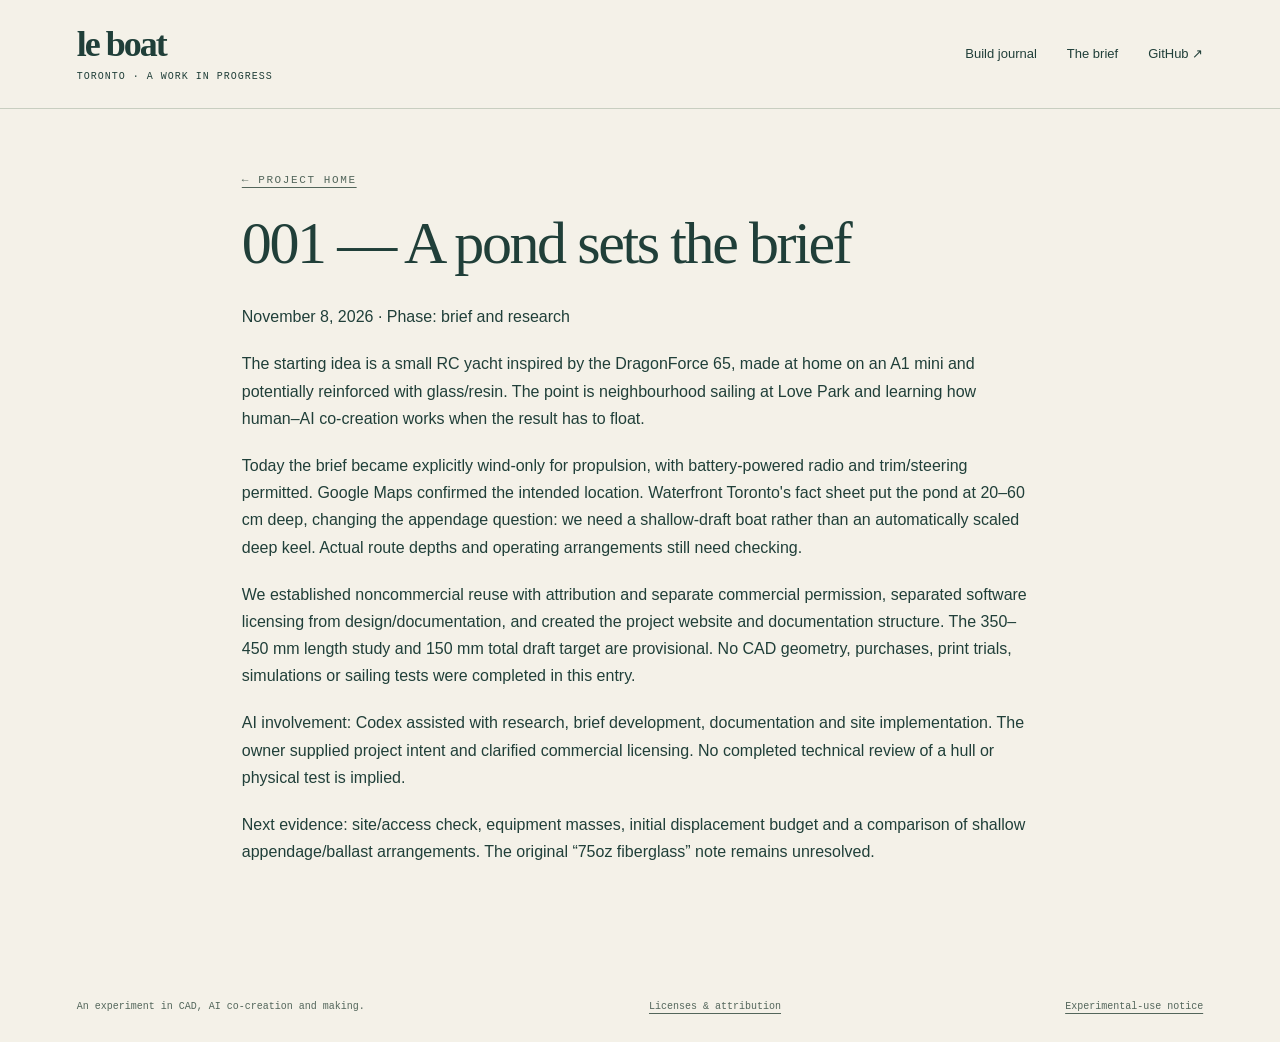
==== docs/reference/2026-11-08-project-foundation.html @ bbd02f6e "Establish wind-powered yacht brief, licensing, and project site" ====
<!doctype html>
<!-- Required Notice: Copyright 2026 range-et and contributors. Le Boat — https://github.com/range-et/le-boat. Software licensed under PolyForm Noncommercial 1.0.0. -->
<html lang="en"><head><meta charset="utf-8"><meta name="viewport" content="width=device-width,initial-scale=1">
<title>001 — A pond sets the brief · Le Boat</title><meta name="description" content="001 — A pond sets the brief — the experimental Le Boat design and build record.">
<link rel="stylesheet" href="../assets/style.css"></head><body>
<a class="skip" href="#content">Skip to content</a>
<header class="site-header"><a class="wordmark" href="../index.html">le boat<span>Toronto · a work in progress</span></a><nav aria-label="Main"><a href="../index.html#journal">Build journal</a><a href="design-brief.html">The brief</a><a href="https://github.com/range-et/le-boat">GitHub ↗</a></nav></header>
<main id="content" class="document"><a class="eyebrow back" href="../index.html">← Project home</a><h1>001 — A pond sets the brief</h1>
<p>November 8, 2026 · Phase: brief and research</p>
<p>The starting idea is a small RC yacht inspired by the DragonForce 65, made at home on an A1 mini and potentially reinforced with glass/resin. The point is neighbourhood sailing at Love Park and learning how human–AI co-creation works when the result has to float.</p>
<p>Today the brief became explicitly wind-only for propulsion, with battery-powered radio and trim/steering permitted. Google Maps confirmed the intended location. Waterfront Toronto's fact sheet put the pond at 20–60 cm deep, changing the appendage question: we need a shallow-draft boat rather than an automatically scaled deep keel. Actual route depths and operating arrangements still need checking.</p>
<p>We established noncommercial reuse with attribution and separate commercial permission, separated software licensing from design/documentation, and created the project website and documentation structure. The 350–450 mm length study and 150 mm total draft target are provisional. No CAD geometry, purchases, print trials, simulations or sailing tests were completed in this entry.</p>
<p>AI involvement: Codex assisted with research, brief development, documentation and site implementation. The owner supplied project intent and clarified commercial licensing. No completed technical review of a hull or physical test is implied.</p>
<p>Next evidence: site/access check, equipment masses, initial displacement budget and a comparison of shallow appendage/ballast arrangements. The original “75oz fiberglass” note remains unresolved.</p></main>
<footer><span>An experiment in CAD, AI co-creation and making.</span><a href="LICENSE.html">Licenses & attribution</a><a href="DISCLAIMER.html">Experimental-use notice</a></footer>
</body></html>
---- docs/assets/style.css ----
/* SPDX-License-Identifier: PolyForm-Noncommercial-1.0.0
Required Notice: Copyright 2026 range-et and contributors. Le Boat — https://github.com/range-et/le-boat. */
:root{--paper:#f4f1e8;--ink:#203f39;--muted:#53665b;--accent:#ad3d30;--line:#c8cec0;--wash:#e6eadd}*{box-sizing:border-box}html{scroll-behavior:smooth;scroll-padding-top:2rem}body{margin:0;background:var(--paper);color:var(--ink);font-family:Arial,Helvetica,sans-serif;font-size:16px;line-height:1.7}a{color:inherit;text-underline-offset:4px}a:hover{color:var(--accent)}a:focus-visible{outline:3px solid var(--accent);outline-offset:5px}h1,h2,h3,p,figure{margin:0}h1,h2,h3{font-family:Georgia,'Times New Roman',serif;font-weight:400;line-height:1.06;letter-spacing:-.04em}h1{font-size:clamp(48px,5.5vw,82px)}h1 em{font-weight:400;color:var(--accent)}h2{font-size:clamp(35px,4vw,53px)}h3{font-size:29px}p+p{margin-top:1.2rem}main,.site-header,footer{max-width:1440px;margin:auto}.site-header{padding:26px 6%;display:flex;justify-content:space-between;align-items:center;border-bottom:1px solid var(--line);gap:25px}.wordmark{font-family:Georgia,serif;font-weight:bold;font-size:36px;line-height:1;text-decoration:none;letter-spacing:-2px}.wordmark span{display:block;font-family:monospace;font-size:10px;letter-spacing:1px;font-weight:400;margin-top:10px;text-transform:uppercase}.site-header nav{display:flex;gap:30px;font-size:13px}.site-header nav a{text-decoration:none}.hero{padding:58px 6% 42px;display:grid;grid-template-columns:1fr 1fr;gap:35px;align-items:center}.eyebrow{font-family:monospace;font-size:11px;letter-spacing:1.6px;text-transform:uppercase;line-height:1.6;margin-bottom:22px;color:var(--muted)}.status-dot{display:inline-block;width:7px;height:7px;background:var(--accent);border-radius:50%;margin-right:9px}.intro{max-width:460px;font-size:17px;margin-top:28px;color:var(--muted)}.button{display:inline-flex;align-items:center;justify-content:space-between;gap:35px;margin-top:28px;background:var(--ink);color:var(--paper);padding:13px 20px;text-decoration:none;font-size:13px}.button:hover{background:var(--accent);color:var(--paper)}.hero-note{font-family:monospace;font-size:10px;margin-top:24px;max-width:340px;color:var(--muted)}.boat-figure svg{width:100%;height:auto;display:block}.boat-figure figcaption{font-family:monospace;font-size:10px;margin:4px 15px;color:var(--muted)}.principles{border-block:1px solid var(--line);display:flex;justify-content:space-between;gap:20px;padding:20px 6%;font-family:monospace;font-size:10px;text-transform:uppercase;letter-spacing:1px}.section{padding:80px 6%;border-bottom:1px solid var(--line)}.split,.ai{display:grid;grid-template-columns:1fr 1fr;gap:70px}.split p,.ai p{max-width:550px}.depth{display:flex;align-items:center;gap:24px;margin:24px 0;padding:20px 0;border-block:1px solid var(--line)}.depth strong{font-family:Georgia,serif;font-size:66px;letter-spacing:-3px;line-height:1;font-weight:400;white-space:nowrap}.depth small{font-size:30px;letter-spacing:-1px}.depth span{font-family:monospace;font-size:10px;line-height:1.8;text-transform:uppercase}.source{font-size:12px;color:var(--muted)}.text-link{display:inline-block;margin-top:22px;margin-right:12px;font-size:13px}.section-heading{display:flex;justify-content:space-between;align-items:end;gap:60px;margin-bottom:42px}.section-heading>p{max-width:350px;color:var(--muted);font-size:14px}.work-grid{display:grid;grid-template-columns:repeat(3,1fr);border-top:1px solid var(--line)}.work-grid article{padding:30px 28px 20px 0}.work-grid article+article{border-left:1px solid var(--line);padding-left:28px}.number{font-family:monospace;font-size:12px;color:var(--accent);display:block;margin-bottom:26px}.work-grid h3{margin-bottom:18px}.work-grid p{font-size:14px;color:var(--muted)}.journal{background:var(--wash)}.journal-entry{display:grid;grid-template-columns:60px 1fr 25px;gap:20px;padding:28px 0;border-block:1px solid var(--line);text-decoration:none}.entry-id{font-family:monospace;font-size:12px;color:var(--accent)}.journal-entry .eyebrow{margin-bottom:10px}.journal-entry h3{margin-bottom:12px}.journal-entry p:last-child{font-size:14px}.roadmap{display:grid;grid-template-columns:repeat(4,1fr);list-style:none;padding:0;margin:38px 0 0;gap:25px}.roadmap li{border-top:2px solid var(--line);padding-top:14px;font-size:12px;color:var(--muted)}.roadmap li.current{border-color:var(--accent);color:var(--ink)}.roadmap span{display:block;font-family:monospace;text-transform:uppercase;font-size:10px;margin-bottom:6px}.ai{background:var(--ink);color:var(--paper)}.ai .eyebrow{color:#c6d5c7}.resources h2{margin-bottom:35px}.resource-links{display:grid;grid-template-columns:1fr 1fr;gap:0 40px}.resource-links a{padding:20px 0;border-bottom:1px solid var(--line);text-decoration:none;display:flex;justify-content:space-between;font-size:14px}.license-note{max-width:850px;margin-top:40px;font-size:12px;color:var(--muted)}footer{padding:28px 6%;display:flex;gap:25px;justify-content:space-between;flex-wrap:wrap;font-family:monospace;font-size:10px;color:var(--muted)}.skip{position:absolute;top:-100px;left:15px;background:var(--paper);padding:10px;z-index:10}.skip:focus{top:10px}.document{max-width:950px;padding:55px 6% 85px}.document .back{display:inline-block}.document h1{font-size:clamp(38px,5vw,60px);margin-bottom:28px}.document h2{font-size:32px;margin:45px 0 20px}.document h3{font-size:25px;margin:30px 0 15px}.document p,.document ul,.document ol{margin-bottom:20px}.document p+p{margin-top:0}.document table{display:block;overflow:auto;border-collapse:collapse;font-size:13px;margin:25px 0;width:100%}.document th,.document td{text-align:left;border:1px solid var(--line);padding:12px;min-width:140px;vertical-align:top}.document th{background:var(--wash)}.document code{font-size:.88em;background:var(--wash);padding:2px 5px;overflow-wrap:anywhere}.document pre{overflow:auto;padding:18px;background:var(--wash)}.document a{overflow-wrap:anywhere}@media(max-width:850px){.hero{gap:12px;padding-top:40px}h1{font-size:50px}.site-header nav{gap:16px}.split,.ai{gap:35px}.principles{flex-wrap:wrap}.principles span{flex-basis:43%}.section-heading{gap:35px}.depth{gap:15px}.depth strong{font-size:52px}.depth span{font-size:9px}}@media(max-width:620px){.site-header{align-items:start;padding-block:23px;gap:12px}.wordmark{font-size:31px}.wordmark span{font-size:8px;letter-spacing:.6px}.site-header nav{font-size:11px;gap:12px;flex-wrap:wrap;justify-content:end;max-width:165px}.hero,.split,.ai{grid-template-columns:1fr}.hero{padding-top:35px;gap:25px}h1{font-size:clamp(44px,11.5vw,64px)}.intro{font-size:16px}.boat-figure{max-width:440px;justify-self:center}.hero-note{font-size:9px}.section{padding-block:48px}.section-heading{display:block}.section-heading>p{margin-top:22px}.split,.ai{gap:25px}.work-grid{grid-template-columns:1fr}.work-grid article{padding:25px 0}.work-grid article+article{border-left:0;border-top:1px solid var(--line);padding-left:0}.number{margin-bottom:14px}.roadmap{grid-template-columns:1fr 1fr}.journal-entry{grid-template-columns:30px 1fr 15px;gap:10px}.resource-links{grid-template-columns:1fr}.principles{font-size:9px;gap:12px}.document{padding-top:35px}.document h2{font-size:28px}.depth strong{font-size:62px}}@media(prefers-reduced-motion:reduce){html{scroll-behavior:auto}}
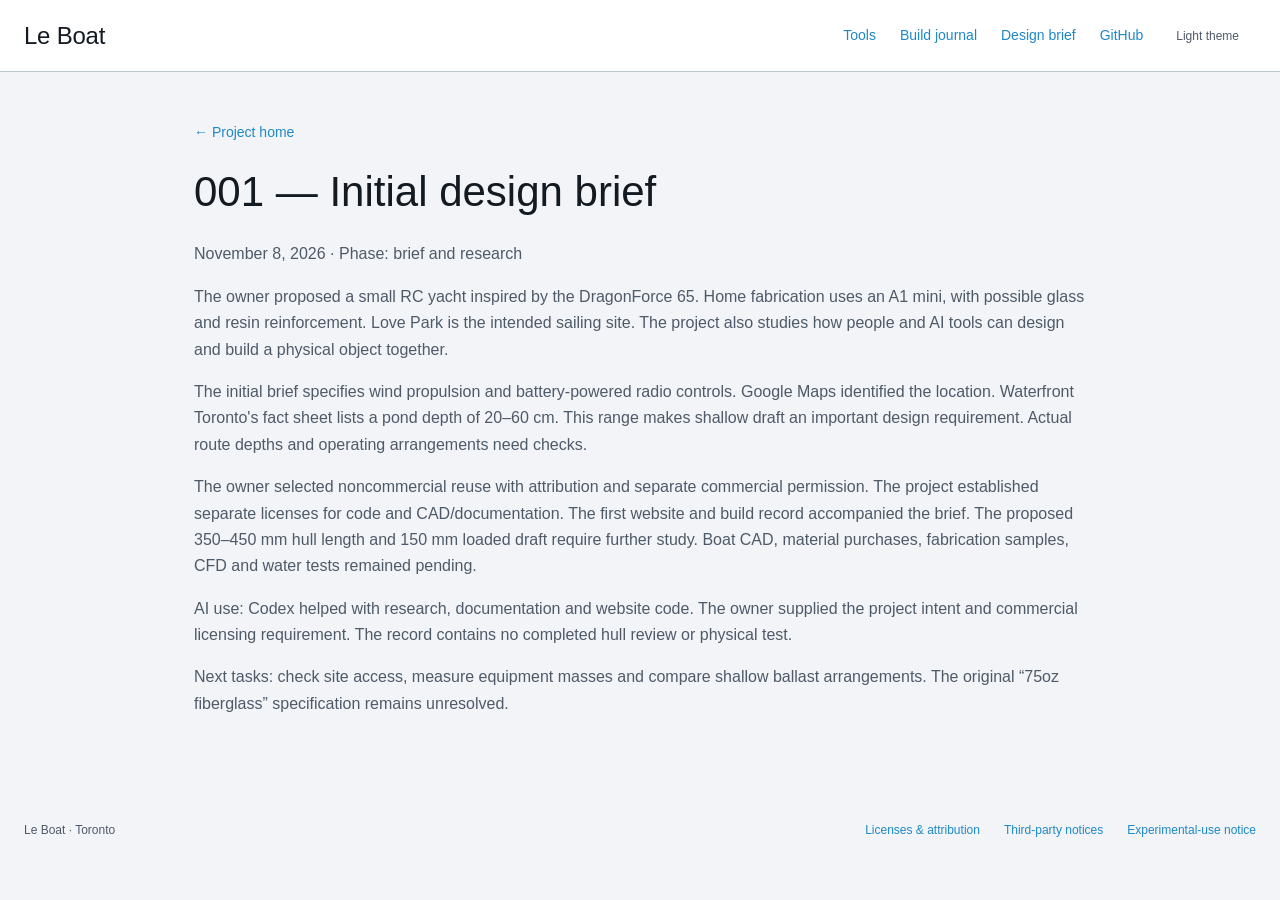
==== commit eee6021d: "Use Monad UI and document CAD and CFD tools" ====
--- a/docs/reference/2026-11-08-project-foundation.html
+++ b/docs/reference/2026-11-08-project-foundation.html
@@ -1,16 +1,31 @@
 <!doctype html>
 <!-- Required Notice: Copyright 2026 range-et and contributors. Le Boat — https://github.com/range-et/le-boat. Software licensed under PolyForm Noncommercial 1.0.0. -->
 <html lang="en"><head><meta charset="utf-8"><meta name="viewport" content="width=device-width,initial-scale=1">
-<title>001 — A pond sets the brief · Le Boat</title><meta name="description" content="001 — A pond sets the brief — the experimental Le Boat design and build record.">
-<link rel="stylesheet" href="../assets/style.css"></head><body>
+<title>001 — Initial design brief · Le Boat</title><meta name="description" content="001 — Initial design brief — the experimental Le Boat design and build record.">
+<link rel="stylesheet" href="../assets/monad/monad.css"><link rel="stylesheet" href="../assets/style.css"></head><body>
 <a class="skip" href="#content">Skip to content</a>
-<header class="site-header"><a class="wordmark" href="../index.html">le boat<span>Toronto · a work in progress</span></a><nav aria-label="Main"><a href="../index.html#journal">Build journal</a><a href="design-brief.html">The brief</a><a href="https://github.com/range-et/le-boat">GitHub ↗</a></nav></header>
-<main id="content" class="document"><a class="eyebrow back" href="../index.html">← Project home</a><h1>001 — A pond sets the brief</h1>
+<header class="monad-header site-header"><a class="monad-header__name" href="../index.html">Le Boat</a><nav aria-label="Main"><a href="../index.html#tools">Tools</a><a href="../index.html#journal">Build journal</a><a href="design-brief.html">Design brief</a><a href="https://github.com/range-et/le-boat">GitHub</a></nav><button class="atomos-btn atomos-btn--ghost atomos-btn--sm" type="button" data-mn-theme-toggle aria-label="Light theme" aria-pressed="false">Light theme</button></header>
+<main id="content" class="document"><a class="back" href="../index.html">← Project home</a><h1>001 — Initial design brief</h1>
 <p>November 8, 2026 · Phase: brief and research</p>
-<p>The starting idea is a small RC yacht inspired by the DragonForce 65, made at home on an A1 mini and potentially reinforced with glass/resin. The point is neighbourhood sailing at Love Park and learning how human–AI co-creation works when the result has to float.</p>
-<p>Today the brief became explicitly wind-only for propulsion, with battery-powered radio and trim/steering permitted. Google Maps confirmed the intended location. Waterfront Toronto's fact sheet put the pond at 20–60 cm deep, changing the appendage question: we need a shallow-draft boat rather than an automatically scaled deep keel. Actual route depths and operating arrangements still need checking.</p>
-<p>We established noncommercial reuse with attribution and separate commercial permission, separated software licensing from design/documentation, and created the project website and documentation structure. The 350–450 mm length study and 150 mm total draft target are provisional. No CAD geometry, purchases, print trials, simulations or sailing tests were completed in this entry.</p>
-<p>AI involvement: Codex assisted with research, brief development, documentation and site implementation. The owner supplied project intent and clarified commercial licensing. No completed technical review of a hull or physical test is implied.</p>
-<p>Next evidence: site/access check, equipment masses, initial displacement budget and a comparison of shallow appendage/ballast arrangements. The original “75oz fiberglass” note remains unresolved.</p></main>
-<footer><span>An experiment in CAD, AI co-creation and making.</span><a href="LICENSE.html">Licenses & attribution</a><a href="DISCLAIMER.html">Experimental-use notice</a></footer>
+<p>The owner proposed a small RC yacht inspired by the DragonForce 65.
+Home fabrication uses an A1 mini, with possible glass and resin reinforcement.
+Love Park is the intended sailing site.
+The project also studies how people and AI tools can design and build a physical object together.</p>
+<p>The initial brief specifies wind propulsion and battery-powered radio controls.
+Google Maps identified the location.
+Waterfront Toronto's fact sheet lists a pond depth of 20–60 cm.
+This range makes shallow draft an important design requirement.
+Actual route depths and operating arrangements need checks.</p>
+<p>The owner selected noncommercial reuse with attribution and separate commercial permission.
+The project established separate licenses for code and CAD/documentation.
+The first website and build record accompanied the brief.
+The proposed 350–450 mm hull length and 150 mm loaded draft require further study.
+Boat CAD, material purchases, fabrication samples, CFD and water tests remained pending.</p>
+<p>AI use: Codex helped with research, documentation and website code.
+The owner supplied the project intent and commercial licensing requirement.
+The record contains no completed hull review or physical test.</p>
+<p>Next tasks: check site access, measure equipment masses and compare shallow ballast arrangements.
+The original “75oz fiberglass” specification remains unresolved.</p></main>
+<footer><span>Le Boat · Toronto</span><a href="LICENSE.html">Licenses & attribution</a><a href="THIRD_PARTY_NOTICES.html">Third-party notices</a><a href="DISCLAIMER.html">Experimental-use notice</a></footer>
+<script src="../assets/monad/monad.js"></script>
 </body></html>
--- a/docs/assets/monad/monad.css
+++ b/docs/assets/monad/monad.css
@@ -0,0 +1,1028 @@
+/*
+ * Monad System
+ * Generated from colors.json — do not edit directly.
+ *
+ * Tiers:
+ *   Strata  — CSS custom properties (--strata-*)       connective state
+ *   Monad   — Structural layout (.monad-*)              root containers
+ *   Atomos  — Primitive components (.atomos-*)          indivisible units
+ *   Threshold — Navigation & transitions (.threshold-*) state crossings
+ */
+
+/* =========================================================================
+   FONTS — Helvetica (system, per the NASA standards manual) · Inter fallback
+           · JetBrains Mono (data) · Lora  (Google Fonts)
+   ========================================================================= */
+@import url('https://fonts.googleapis.com/css2?family=Inter:wght@300;400;500;700&family=JetBrains+Mono:wght@400;600;700&family=Lora:ital,wght@0,400;0,600;1,400&display=swap');
+
+/* =========================================================================
+   AKASHA — DARK (DEFAULT)
+   The connective state layer. All components read from these.
+   ========================================================================= */
+:root {
+  /* Ground */
+  --strata-bg:             #0F1113;
+  --strata-layer-01:       #171A1E;
+  --strata-layer-02:       #1F242B;
+  --strata-layer-03:       #2A313A;
+
+  /* Type */
+  --strata-text-primary:   #EEF2F6;
+  --strata-text-secondary: #B6BFCC;
+  --strata-text-disabled:  #7D8794;
+
+  /* Structure */
+  --strata-border:         #3A434F;
+  --strata-border-subtle:  #2B323A;
+  --strata-overlay:        rgba(0,0,0,0.65);
+
+  /* Signal */
+  --strata-interactive:        #1E88C8;
+  --strata-interactive-hover:  #1973AA;
+  --strata-interactive-active: #166696;
+  --strata-on-interactive:     #0F1113;
+
+  /* Status */
+  --strata-info:     #2B9ED1;
+  --strata-success:  #6EAD45;
+  --strata-warning:  #D7A12A;
+  --strata-error:    #E4002B;
+  --strata-on-info:    #0F1113;
+  --strata-on-success: #0F1113;
+  --strata-on-warning: #0F1113;
+  /* --strata-on-error is near-white (not near-black) — NASA-discipline:
+     the warning IS the red field, and white-on-red is the high-impact
+     pair the 1976 NASA Graphics Standards Manual reserves for stop-now
+     signaling. Other on-* tokens stay near-black because their bases
+     (info/success/warning) have luminance that pairs better with dark
+     foregrounds. */
+  --strata-on-error:   #F2F4F7;
+  --strata-info-bg:    #2B9ED11a;
+  --strata-success-bg: #6EAD451a;
+  --strata-warning-bg: #D7A12A1a;
+  --strata-error-bg:   #E4002B1a;
+
+  /* Domain */
+  --strata-move-start:  #4CAF50;
+  --strata-move-hand:   #03A9F4;
+  --strata-move-foot:   #FFEB3B;
+  --strata-move-finish: #9C27B0;
+
+  /* Misc */
+  --strata-highlight:  #FFEB3B;
+  --strata-disabled:   #757575;
+  --opacity-low:       0.2;
+  --opacity-high:      0.8;
+
+  /* Type system */
+  --font-sans:   'Helvetica Neue', Helvetica, 'Inter', Arial, sans-serif;
+  --font-mono:   'JetBrains Mono', 'Menlo', 'Courier New', monospace;
+  --font-serif:  'Lora', 'Georgia', Times, serif;
+
+  /* Scale */
+  --type-xs:   0.75rem;
+  --type-sm:   0.875rem;
+  --type-base: 1rem;
+  --type-md:   1.125rem;
+  --type-lg:   1.25rem;
+  --type-xl:   1.5rem;
+  --type-2xl:  1.75rem;
+  --type-3xl:  2rem;
+  --type-4xl:  2.625rem;
+  --type-5xl:  3.375rem;
+
+  /* Grid (8px base unit) */
+  --space-1:  8px;
+  --space-2:  16px;
+  --space-3:  24px;
+  --space-4:  32px;
+  --space-6:  48px;
+  --space-8:  64px;
+  --space-10: 80px;
+
+
+  /* Threshold — durations */
+  --threshold-duration-fast:      80ms;
+  --threshold-duration-base:      160ms;
+  --threshold-duration-slow:      280ms;
+  --threshold-duration-slower:    440ms;
+
+  /* Threshold — easing */
+  --threshold-ease-linear: linear;
+  --threshold-ease-out:    cubic-bezier(0.16, 1, 0.3, 1);
+  --threshold-ease-in:     cubic-bezier(0.7, 0, 0.84, 0);
+  --threshold-ease-in-out: cubic-bezier(0.65, 0, 0.35, 1);
+
+  /* Threshold — composed shorthands (backward compat) */
+  --threshold-fast:      var(--threshold-duration-fast)  var(--threshold-ease-linear);
+  --threshold-base:      var(--threshold-duration-base)  var(--threshold-ease-linear);
+  --threshold-slow:      var(--threshold-duration-slow)  var(--threshold-ease-linear);
+}
+
+/* =========================================================================
+   AKASHA — LIGHT
+   ========================================================================= */
+[data-strata="light"] {
+  --strata-bg:             #F2F4F7;
+  --strata-layer-01:       #ffffff;
+  --strata-layer-02:       #EDF1F5;
+  --strata-layer-03:       #E3E8EE;
+  --strata-text-primary:   #141A22;
+  --strata-text-secondary: #4F5A69;
+  --strata-text-disabled:  #7E8998;
+  --strata-border:         #BCC6D2;
+  --strata-border-subtle:  #D8DFE7;
+  --strata-overlay:        rgba(10,14,20,0.24);
+}
+
+@media (prefers-color-scheme: light) {
+  :root:not([data-strata="dark"]) {
+    --strata-bg:             #F2F4F7;
+    --strata-layer-01:       #ffffff;
+    --strata-layer-02:       #EDF1F5;
+    --strata-layer-03:       #E3E8EE;
+    --strata-text-primary:   #141A22;
+    --strata-text-secondary: #4F5A69;
+    --strata-text-disabled:  #7E8998;
+    --strata-border:         #BCC6D2;
+    --strata-border-subtle:  #D8DFE7;
+    --strata-overlay:        rgba(10,14,20,0.24);
+  }
+}
+
+/* =========================================================================
+   BASE RESET
+   ========================================================================= */
+*, *::before, *::after { box-sizing: border-box; margin: 0; padding: 0; }
+html { font-size: 16px; scroll-behavior: smooth; }
+
+body {
+  font-family: var(--font-sans);
+  font-size: var(--type-base);
+  font-weight: 400;
+  line-height: 1.5;
+  color: var(--strata-text-primary);
+  background-color: var(--strata-bg);
+  -webkit-font-smoothing: antialiased;
+  transition: background-color var(--threshold-base), color var(--threshold-base);
+}
+
+h1, h2, h3, h4, h5, h6 {
+  font-family: var(--font-sans);
+  font-weight: 500;
+  line-height: 1.2;
+  color: var(--strata-text-primary);
+  letter-spacing: normal;
+}
+h1 { font-size: clamp(1.75rem,  4vw + 0.5rem,  var(--type-4xl)); }
+h2 { font-size: clamp(1.5rem,   3vw + 0.5rem,  var(--type-3xl)); }
+h3 { font-size: clamp(1.25rem,  2.5vw + 0.25rem, var(--type-2xl)); }
+h4 { font-size: clamp(1.125rem, 2vw + 0.125rem, var(--type-xl)); }
+h5 { font-size: clamp(1rem,     1.5vw,          var(--type-lg)); }
+h6 { font-size: var(--type-base); }
+
+p { color: var(--strata-text-secondary); line-height: 1.65; }
+
+a {
+  color: var(--strata-interactive);
+  text-decoration: none;
+  transition: color var(--threshold-fast);
+}
+a:hover { color: var(--strata-interactive-hover); text-decoration: underline; }
+
+code, pre {
+  font-family: var(--font-mono);
+  font-size: var(--type-sm);
+  background: var(--strata-layer-02);
+  border: 1px solid var(--strata-border-subtle);
+}
+code { padding: 1px 5px; }
+pre  { padding: var(--space-2); overflow-x: auto; border-left: 2px solid var(--strata-interactive); }
+
+::selection {
+  background: #1E88C8;
+  color: #0F1113;
+}
+
+:focus-visible {
+  outline: 2px solid var(--strata-interactive);
+  outline-offset: 1px;
+}
+
+/* Scrollbar — Webkit (Chrome, Safari, Edge) */
+::-webkit-scrollbar { width: 8px; height: 8px; }
+::-webkit-scrollbar-track { background: var(--strata-bg); }
+::-webkit-scrollbar-thumb {
+  background: var(--strata-border);
+  border: 2px solid var(--strata-bg);
+}
+::-webkit-scrollbar-thumb:hover { background: var(--strata-interactive); }
+
+/* Scrollbar — Firefox */
+* { scrollbar-width: thin; scrollbar-color: var(--strata-border) var(--strata-bg); }
+
+/* =========================================================================
+   MONAD — GRID  (8px base unit, 16 columns)
+   ========================================================================= */
+.monad-grid {
+  display: grid;
+  grid-template-columns: repeat(16, 1fr);
+  gap: var(--space-2);
+  width: 100%;
+  max-width: 1584px;
+  margin-inline: auto;
+  padding-inline: var(--space-2);
+}
+.monad-row {
+  display: grid;
+  grid-template-columns: repeat(16, 1fr);
+  gap: var(--space-2);
+}
+
+@media (max-width: 1056px) {
+  .monad-grid { grid-template-columns: repeat(8, 1fr); }
+  .monad-row  { grid-template-columns: repeat(8, 1fr); }
+  .monad-col-md-full { grid-column: 1 / -1 !important; }
+  .monad-col-md-half { grid-column: span 4 !important; }
+}
+@media (max-width: 672px) {
+  .monad-grid { grid-template-columns: repeat(4, 1fr); padding-inline: 0; }
+  .monad-row  { grid-template-columns: repeat(4, 1fr); }
+  [class*="monad-col-"]:not([class*="monad-col-sm-"]) { grid-column: span 4; }
+  .monad-col-sm-full { grid-column: 1 / -1 !important; }
+  .monad-col-sm-half { grid-column: span 2 !important; }
+}
+
+.monad-col-1  { grid-column: span 1; }
+.monad-col-2  { grid-column: span 2; }
+.monad-col-3  { grid-column: span 3; }
+.monad-col-4  { grid-column: span 4; }
+.monad-col-5  { grid-column: span 5; }
+.monad-col-6  { grid-column: span 6; }
+.monad-col-7  { grid-column: span 7; }
+.monad-col-8  { grid-column: span 8; }
+.monad-col-9  { grid-column: span 9; }
+.monad-col-10 { grid-column: span 10; }
+.monad-col-11 { grid-column: span 11; }
+.monad-col-12 { grid-column: span 12; }
+.monad-col-13 { grid-column: span 13; }
+.monad-col-14 { grid-column: span 14; }
+.monad-col-15 { grid-column: span 15; }
+.monad-col-16 { grid-column: span 16; }
+
+/* =========================================================================
+   MONAD — SHELL  (structural layout)
+   ========================================================================= */
+.monad-layout {
+  display: flex;
+  min-height: calc(100vh - 48px);
+}
+
+.monad-header {
+  position: sticky;
+  top: 0;
+  z-index: 100;
+  display: flex;
+  align-items: center;
+  gap: var(--space-2);
+  height: 48px;
+  padding-inline: var(--space-2);
+  background: var(--strata-layer-01);
+  border-bottom: 1px solid var(--strata-border);
+}
+.monad-header__name {
+  font-size: var(--type-base);
+  font-weight: 700;
+  color: var(--strata-text-primary);
+  letter-spacing: -0.01em;
+  white-space: nowrap;
+}
+.monad-header__actions {
+  display: flex;
+  align-items: center;
+  gap: var(--space-1);
+  margin-left: auto;
+}
+
+.monad-rail {
+  width: 240px;
+  min-height: 100vh;
+  padding: var(--space-2) 0;
+  background: var(--strata-layer-01);
+  border-right: 1px solid var(--strata-border);
+  flex-shrink: 0;
+}
+.monad-rail__section {
+  padding: var(--space-2) var(--space-2) var(--space-1);
+  font-size: var(--type-sm);
+  font-weight: 500;
+  color: var(--strata-text-secondary);
+}
+.monad-rail__item {
+  display: flex;
+  align-items: center;
+  gap: var(--space-1);
+  padding: 9px var(--space-2);
+  font-size: var(--type-sm);
+  color: var(--strata-text-secondary);
+  cursor: pointer;
+  border: none;
+  background: transparent;
+  width: 100%;
+  text-align: left;
+  text-decoration: none;
+  transition: background var(--threshold-fast), color var(--threshold-fast);
+}
+.monad-rail__item:hover {
+  background: var(--strata-layer-02);
+  color: var(--strata-text-primary);
+}
+.monad-rail__item.active {
+  background: var(--strata-layer-02);
+  color: var(--strata-interactive);
+  border-left: 2px solid var(--strata-interactive);
+  padding-left: calc(var(--space-2) - 2px);
+}
+
+.monad-content {
+  flex: 1;
+  padding: var(--space-4);
+  min-width: 0;
+}
+
+/* =========================================================================
+   THRESHOLD — NAVIGATION  (traversal elements)
+   ========================================================================= */
+.threshold-nav {
+  display: flex;
+  align-items: center;
+  gap: 2px;
+  flex: 1;
+}
+.threshold-nav a, .threshold-link {
+  display: inline-block;
+  padding: 6px var(--space-2);
+  font-size: var(--type-sm);
+  font-weight: 400;
+  color: var(--strata-text-secondary);
+  text-decoration: none;
+  border-bottom: 2px solid transparent;
+  transition: color var(--threshold-fast), border-color var(--threshold-fast);
+}
+.threshold-nav a:hover, .threshold-link:hover {
+  color: var(--strata-text-primary);
+  text-decoration: none;
+}
+.threshold-nav a.active, .threshold-link.active {
+  color: var(--strata-interactive);
+  border-bottom-color: var(--strata-interactive);
+}
+
+/* Hamburger toggle */
+.threshold-toggle {
+  display: none;
+  flex-direction: column;
+  justify-content: center;
+  align-items: center;
+  gap: 5px;
+  width: 36px;
+  height: 36px;
+  padding: 0;
+  background: transparent;
+  border: 1px solid var(--strata-border);
+  cursor: pointer;
+  color: var(--strata-text-secondary);
+  transition: background var(--threshold-fast), color var(--threshold-fast);
+  flex-shrink: 0;
+}
+.threshold-toggle:hover { background: var(--strata-layer-02); color: var(--strata-text-primary); }
+.threshold-toggle__bar {
+  display: block;
+  width: 16px;
+  height: 2px;
+  background: currentColor;
+  transition: transform var(--threshold-fast), opacity var(--threshold-fast);
+}
+.threshold-toggle[aria-expanded="true"] .threshold-toggle__bar:nth-child(1) { transform: translateY(7px) rotate(45deg); }
+.threshold-toggle[aria-expanded="true"] .threshold-toggle__bar:nth-child(2) { opacity: 0; }
+.threshold-toggle[aria-expanded="true"] .threshold-toggle__bar:nth-child(3) { transform: translateY(-7px) rotate(-45deg); }
+
+/* Overlay backdrop */
+.threshold-overlay {
+  display: none;
+  position: fixed;
+  inset: 0;
+  background: var(--strata-overlay);
+  z-index: 199;
+}
+.threshold-overlay.is-visible { display: block; }
+
+@media (max-width: 1056px) {
+  .threshold-toggle { display: flex; }
+  .threshold-nav {
+    display: none;
+    position: fixed;
+    top: 48px;
+    left: 0;
+    right: 0;
+    background: var(--strata-layer-01);
+    border-bottom: 2px solid var(--strata-border);
+    padding: var(--space-2);
+    z-index: 98;
+    flex-direction: column;
+    gap: 2px;
+  }
+  .threshold-nav.is-open { display: flex; }
+  .threshold-nav a {
+    padding: var(--space-1) var(--space-2);
+    width: 100%;
+    border-bottom: none;
+  }
+  .monad-rail {
+    position: fixed;
+    top: 48px;
+    left: 0;
+    bottom: 0;
+    z-index: 200;
+    transform: translateX(-100%);
+    transition: transform var(--threshold-base);
+    min-height: unset;
+    overflow-y: auto;
+  }
+  .monad-rail.is-open { transform: translateX(0); }
+  .monad-content { padding: var(--space-3); }
+}
+@media (max-width: 672px) {
+  .monad-content { padding: var(--space-2); }
+}
+
+/* =========================================================================
+   AKASHA TOGGLE  (theme switcher)
+   ========================================================================= */
+.strata-toggle {
+  display: inline-flex;
+  align-items: center;
+  justify-content: center;
+  width: 32px;
+  height: 32px;
+  padding: 0;
+  background: transparent;
+  border: 1px solid var(--strata-border);
+  color: var(--strata-text-secondary);
+  cursor: pointer;
+  font-size: var(--type-sm);
+  font-family: var(--font-mono);
+  transition: background var(--threshold-fast), color var(--threshold-fast), border-color var(--threshold-fast);
+}
+.strata-toggle:hover {
+  background: var(--strata-interactive);
+  color: var(--strata-on-interactive);
+  border-color: var(--strata-interactive);
+}
+
+/* =========================================================================
+   ATOMOS — BUTTONS  (indivisible action units)
+   ========================================================================= */
+.atomos-btn {
+  display: inline-flex;
+  align-items: center;
+  justify-content: center;
+  gap: var(--space-1);
+  padding: 10px var(--space-2);
+  font-family: var(--font-sans);
+  font-size: var(--type-sm);
+  font-weight: 500;
+  line-height: 1;
+  border: 1px solid transparent;
+  cursor: pointer;
+  white-space: nowrap;
+  text-decoration: none;
+  transition:
+    background var(--threshold-fast),
+    border-color var(--threshold-fast),
+    color var(--threshold-fast);
+}
+.atomos-btn:disabled { opacity: 0.35; cursor: not-allowed; pointer-events: none; }
+.atomos-btn--sm { padding: 6px var(--space-2); font-size: var(--type-xs); }
+.atomos-btn--lg { padding: 14px var(--space-3); font-size: var(--type-base); }
+
+.atomos-btn--primary {
+  background: var(--strata-interactive);
+  color: var(--strata-on-interactive);
+  border-color: var(--strata-interactive);
+}
+.atomos-btn--primary:hover  { background: var(--strata-interactive-hover);  border-color: var(--strata-interactive-hover); }
+.atomos-btn--primary:active { background: var(--strata-interactive-active); border-color: var(--strata-interactive-active); }
+
+.atomos-btn--secondary {
+  background: transparent;
+  color: var(--strata-interactive);
+  border-color: var(--strata-interactive);
+}
+.atomos-btn--secondary:hover  { background: var(--strata-interactive); color: var(--strata-on-interactive); }
+.atomos-btn--secondary:active { background: var(--strata-interactive-active); color: var(--strata-on-interactive); border-color: var(--strata-interactive-active); }
+
+.atomos-btn--danger {
+  background: var(--strata-error);
+  color: var(--strata-on-error);
+  border-color: var(--strata-error);
+}
+.atomos-btn--danger:hover  { background: color-mix(in srgb, var(--strata-error) 85%, black); border-color: color-mix(in srgb, var(--strata-error) 85%, black); }
+.atomos-btn--danger:active { background: color-mix(in srgb, var(--strata-error) 75%, black); border-color: color-mix(in srgb, var(--strata-error) 75%, black); }
+
+.atomos-btn--ghost {
+  background: transparent;
+  color: var(--strata-text-secondary);
+  border-color: transparent;
+}
+.atomos-btn--ghost:hover {
+  background: var(--strata-layer-02);
+  color: var(--strata-text-primary);
+  border-color: var(--strata-border);
+}
+
+/* =========================================================================
+   ATOMOS — CARDS  (contained surface units)
+   ========================================================================= */
+.atomos-card {
+  background: var(--strata-layer-01);
+  border: 1px solid var(--strata-border);
+  padding: var(--space-3);
+}
+.atomos-card--interactive { cursor: pointer; }
+.atomos-card--interactive:hover { border-color: var(--strata-interactive); }
+.atomos-card--flat { border-color: var(--strata-border-subtle); }
+
+.atomos-card__header {
+  display: flex;
+  align-items: center;
+  justify-content: space-between;
+  margin-bottom: var(--space-2);
+  padding-bottom: var(--space-2);
+  border-bottom: 1px solid var(--strata-border-subtle);
+}
+.atomos-card__title { font-size: var(--type-base); font-weight: 500; color: var(--strata-text-primary); }
+.atomos-card__body  { color: var(--strata-text-secondary); font-size: var(--type-sm); }
+
+.atomos-tile {
+  background: var(--strata-layer-01);
+  border: 1px solid var(--strata-border);
+  padding: var(--space-3);
+  cursor: pointer;
+  transition: background var(--threshold-fast), border-color var(--threshold-fast);
+}
+.atomos-tile:hover  { background: var(--strata-layer-02); border-color: var(--strata-interactive); }
+.atomos-tile.active {
+  background: var(--strata-layer-02);
+  border-left: 2px solid var(--strata-interactive);
+  padding-left: calc(var(--space-3) - 2px);
+}
+
+/* Stat variant */
+.atomos-stat {
+  background: var(--strata-layer-01);
+  border: 1px solid var(--strata-border);
+  border-top: 2px solid var(--strata-border);
+  padding: var(--space-3);
+}
+.atomos-stat--signal   { border-top-color: var(--strata-interactive); }
+.atomos-stat--success  { border-top-color: var(--strata-success); }
+.atomos-stat--warning  { border-top-color: var(--strata-warning); }
+.atomos-stat--error    { border-top-color: var(--strata-error); }
+
+.atomos-stat__eyebrow {
+  font-size: var(--type-sm);
+  font-weight: 500;
+  color: var(--strata-text-secondary);
+  margin-bottom: var(--space-1);
+}
+.atomos-stat__value {
+  font-size: var(--type-3xl);
+  font-weight: 300;
+  color: var(--strata-text-primary);
+  line-height: 1;
+  font-variant-numeric: tabular-nums;
+}
+.atomos-stat__label { font-size: var(--type-sm); color: var(--strata-text-secondary); margin-top: 4px; }
+.atomos-stat__delta { font-size: var(--type-xs); margin-top: 6px; font-family: var(--font-mono); }
+.atomos-stat__delta--up   { color: var(--strata-success); }
+.atomos-stat__delta--down { color: var(--strata-error); }
+
+@media (max-width: 672px) {
+  .atomos-card, .atomos-tile, .atomos-stat { padding: var(--space-2); }
+}
+
+/* =========================================================================
+   ATOMOS — TAGS & BADGES
+   ========================================================================= */
+.atomos-tag {
+  display: inline-flex;
+  align-items: center;
+  gap: 4px;
+  padding: 2px 7px;
+  font-size: var(--type-xs);
+  font-weight: 600;
+  font-family: var(--font-mono);
+  border: 1px solid transparent;
+  white-space: nowrap;
+}
+.atomos-tag--info    { background: var(--strata-info-bg);    color: var(--strata-info);    border-color: var(--strata-info); }
+.atomos-tag--success { background: var(--strata-success-bg); color: var(--strata-success); border-color: var(--strata-success); }
+.atomos-tag--warning { background: var(--strata-warning-bg); color: var(--strata-warning); border-color: var(--strata-warning); }
+.atomos-tag--error   { background: var(--strata-error-bg);   color: var(--strata-error);   border-color: var(--strata-error); }
+.atomos-tag--neutral { background: var(--strata-layer-02); color: var(--strata-text-secondary); border-color: var(--strata-border); }
+
+.atomos-badge {
+  display: inline-flex;
+  align-items: center;
+  justify-content: center;
+  min-width: 18px;
+  height: 18px;
+  padding: 0 5px;
+  font-size: 10px;
+  font-weight: 700;
+  font-family: var(--font-mono);
+  background: var(--strata-interactive);
+  color: var(--strata-on-interactive);
+}
+.atomos-badge--error { background: var(--strata-error); color: var(--strata-on-error); }
+
+/* =========================================================================
+   ATOMOS — NOTICES  (status communication)
+   ========================================================================= */
+.atomos-notice {
+  display: flex;
+  align-items: flex-start;
+  gap: var(--space-2);
+  padding: var(--space-2) var(--space-3);
+  border-left: 3px solid transparent;
+  font-size: var(--type-sm);
+}
+.atomos-notice__icon  { flex-shrink: 0; margin-top: 1px; font-family: var(--font-mono); }
+.atomos-notice__body  { flex: 1; }
+.atomos-notice__title { font-weight: 500; color: var(--strata-text-primary); margin-bottom: 2px; }
+.atomos-notice__msg   { color: var(--strata-text-secondary); }
+.atomos-notice__close {
+  background: transparent; border: none; cursor: pointer; padding: 0;
+  color: var(--strata-text-disabled); font-size: var(--type-base); flex-shrink: 0;
+  transition: color var(--threshold-fast);
+}
+.atomos-notice__close:hover { color: var(--strata-text-primary); }
+
+.atomos-notice--info    { background: var(--strata-info-bg);    border-color: var(--strata-info); }
+.atomos-notice--success { background: var(--strata-success-bg); border-color: var(--strata-success); }
+.atomos-notice--warning { background: var(--strata-warning-bg); border-color: var(--strata-warning); }
+.atomos-notice--error   { background: var(--strata-error-bg);   border-color: var(--strata-error); }
+
+/* =========================================================================
+   ATOMOS — CALLOUTS  (high-priority state, NASA-discipline "fill not frame")
+   =========================================================================
+   Notices are *informational* — outlined, tinted bg, peripheral. Callouts
+   are *attention-claiming* — the state IS the field. Use callouts when the
+   user must look at this element first; use notices for ambient status.
+
+   Discipline: solid status field, on-* text token, flush-left, NO decorative
+   icon (the colour and the type are the signal). Type is Helvetica. The
+   headline is bold. The head and the action use medium weight. All text is
+   sentence case without added letter spacing.
+   Benchmark: the warning callout averages 86.2% UMSI++ mass-on-target in the
+   perception benchmark (benchmark/report.md, run of 13 October 2026). */
+.atomos-callout {
+  padding: 0;
+  text-align: left;
+  border: 0;
+}
+.atomos-callout *, .atomos-callout *::before, .atomos-callout *::after {
+  /* The callout's tonal field IS the readability contract. Reset any
+     ambient text-color rules (e.g. global p tag color) so descendants
+     inherit the on-* token via currentColor. */
+  color: inherit;
+}
+.atomos-callout__head {
+  display: flex; align-items: center; justify-content: space-between;
+  gap: var(--space-2);
+  padding: var(--space-1) var(--space-3);
+  font-family: var(--font-sans);
+  font-size: var(--type-sm);
+  font-weight: 500;
+  border-bottom: 1px solid currentColor;
+}
+.atomos-callout__body {
+  padding: var(--space-3);
+}
+.atomos-callout__headline {
+  font-family: var(--font-sans);
+  font-size: var(--type-4xl);
+  font-weight: 700; line-height: 1.0;
+  letter-spacing: -0.02em;
+  font-variant-numeric: tabular-nums;
+  margin: 0;
+}
+.atomos-callout__sub {
+  margin-top: var(--space-2);
+  margin-bottom: 0;
+  font-family: var(--font-sans);
+  font-size: var(--type-base);
+  line-height: 1.45;
+}
+.atomos-callout__action {
+  display: inline-block;
+  margin-top: var(--space-3);
+  padding: var(--space-1) var(--space-3);
+  font-family: var(--font-sans);
+  font-size: var(--type-sm);
+  font-weight: 500;
+  /* Inverted from the callout: text-color becomes bg, bg becomes text */
+  background: currentColor;
+}
+.atomos-callout__action > * { color: var(--callout-bg, var(--strata-bg)); }
+
+.atomos-callout--error {
+  background: var(--strata-error);
+  color: var(--strata-on-error);
+  --callout-bg: var(--strata-error);
+}
+.atomos-callout--warning {
+  background: var(--strata-warning);
+  color: var(--strata-on-warning);
+  --callout-bg: var(--strata-warning);
+}
+.atomos-callout--info {
+  background: var(--strata-info);
+  color: var(--strata-on-info);
+  --callout-bg: var(--strata-info);
+}
+.atomos-callout--success {
+  background: var(--strata-success);
+  color: var(--strata-on-success);
+  --callout-bg: var(--strata-success);
+}
+
+/* =========================================================================
+   ATOMOS — FORMS
+   ========================================================================= */
+.atomos-field {
+  display: flex;
+  flex-direction: column;
+  gap: 4px;
+  margin-bottom: var(--space-3);
+}
+.atomos-label {
+  font-size: var(--type-sm);
+  font-weight: 500;
+  color: var(--strata-text-primary);
+}
+
+.atomos-input, .atomos-select, .atomos-textarea {
+  width: 100%;
+  font-family: var(--font-sans);
+  font-size: var(--type-sm);
+  color: var(--strata-text-primary);
+  background: var(--strata-layer-01);
+  border: 1px solid var(--strata-border);
+  outline: none;
+  -webkit-appearance: none;
+  transition: border-color var(--threshold-fast);
+}
+.atomos-input    { padding: 10px var(--space-2); }
+.atomos-select   { padding: 10px var(--space-2); cursor: pointer; }
+.atomos-textarea { padding: var(--space-2); resize: vertical; min-height: 96px; }
+
+.atomos-input::placeholder { color: var(--strata-text-disabled); }
+.atomos-input:focus, .atomos-select:focus, .atomos-textarea:focus {
+  border-color: var(--strata-interactive);
+  box-shadow: inset 2px 0 0 var(--strata-interactive);
+}
+.atomos-input:disabled {
+  opacity: 0.45;
+  cursor: not-allowed;
+  background: var(--strata-layer-02);
+}
+.atomos-input--error { border-color: var(--strata-error); }
+.atomos-input--error:focus { box-shadow: inset 2px 0 0 var(--strata-error); }
+
+.atomos-helper { font-size: var(--type-xs); color: var(--strata-text-disabled); font-family: var(--font-mono); }
+.atomos-helper--error { color: var(--strata-error); }
+
+/* Toggle switch */
+.atomos-switch {
+  display: flex;
+  align-items: center;
+  gap: var(--space-2);
+  cursor: pointer;
+}
+.atomos-switch__track {
+  position: relative;
+  width: 36px;
+  height: 20px;
+  background: var(--strata-layer-03);
+  border: 1px solid var(--strata-border);
+  transition: background var(--threshold-fast), border-color var(--threshold-fast);
+  flex-shrink: 0;
+}
+.atomos-switch__track::after {
+  content: '';
+  position: absolute;
+  top: 2px;
+  left: 2px;
+  width: 14px;
+  height: 14px;
+  background: var(--strata-text-disabled);
+  transition: transform var(--threshold-fast), background var(--threshold-fast);
+}
+.atomos-switch input:checked + .atomos-switch__track { background: var(--strata-interactive); border-color: var(--strata-interactive); }
+.atomos-switch input:checked + .atomos-switch__track::after { transform: translateX(16px); background: var(--strata-on-interactive); }
+.atomos-switch input { position: absolute; opacity: 0; width: 0; height: 0; }
+.atomos-switch input:focus-visible + .atomos-switch__track {
+  outline: 2px solid var(--strata-interactive);
+  outline-offset: 2px;
+}
+.atomos-switch__label { font-size: var(--type-sm); color: var(--strata-text-secondary); }
+
+/* =========================================================================
+   ATOMOS — TABLE
+   ========================================================================= */
+.atomos-table-wrap {
+  overflow-x: auto;
+  -webkit-overflow-scrolling: touch;
+  border: 1px solid var(--strata-border);
+}
+.atomos-table-wrap > .atomos-table { border: none; min-width: 480px; }
+
+.atomos-table {
+  width: 100%;
+  border-collapse: collapse;
+  font-size: var(--type-sm);
+}
+.atomos-table th {
+  padding: var(--space-1) var(--space-2);
+  text-align: left;
+  font-size: var(--type-sm);
+  font-weight: 500;
+  color: var(--strata-text-secondary);
+  border-bottom: 1px solid var(--strata-text-primary);
+  background: var(--strata-layer-01);
+}
+.atomos-table td {
+  padding: var(--space-1) var(--space-2);
+  color: var(--strata-text-primary);
+  border-bottom: 1px solid var(--strata-border-subtle);
+  vertical-align: middle;
+}
+.atomos-table tbody tr { transition: background var(--threshold-fast); }
+.atomos-table tbody tr:hover { background: var(--strata-layer-02); }
+.atomos-table--zebra tbody tr:nth-child(even) { background: var(--strata-layer-01); }
+.atomos-table--zebra tbody tr:nth-child(odd)  { background: var(--strata-bg); }
+.atomos-table--zebra tbody tr:hover { background: var(--strata-layer-02); }
+
+@media (max-width: 672px) {
+  .atomos-table { display: block; overflow-x: auto; -webkit-overflow-scrolling: touch; }
+}
+
+/* =========================================================================
+   ATOMOS — PROGRESS
+   ========================================================================= */
+.atomos-progress {
+  height: 4px;
+  background: var(--strata-layer-03);
+  overflow: hidden;
+}
+.atomos-progress__fill {
+  height: 100%;
+  width: var(--progress, 0%);
+  background: var(--strata-interactive);
+  transition: width var(--threshold-slow);
+}
+.atomos-progress__fill--success { background: var(--strata-success); }
+.atomos-progress__fill--warning { background: var(--strata-warning); }
+.atomos-progress__fill--error   { background: var(--strata-error); }
+
+/* =========================================================================
+   ATOMOS — DOMAIN HOLDS  (movement-specific, never reuse for status)
+   ========================================================================= */
+.atomos-hold {
+  display: inline-flex;
+  align-items: center;
+  gap: 6px;
+  padding: 3px 8px;
+  font-size: var(--type-xs);
+  font-weight: 600;
+  font-family: var(--font-mono);
+  border: 1px solid transparent;
+}
+.atomos-hold::before {
+  content: '';
+  display: inline-block;
+  width: 6px;
+  height: 6px;
+  background: currentColor;
+}
+
+.atomos-hold--start  { color: var(--strata-move-start);  background: #4CAF5018;  border-color: var(--strata-move-start); }
+.atomos-hold--hand   { color: var(--strata-move-hand);   background: #03A9F418;   border-color: var(--strata-move-hand); }
+.atomos-hold--foot   { color: var(--strata-move-foot);   background: #FFEB3B18;   border-color: var(--strata-move-foot); }
+.atomos-hold--finish { color: var(--strata-move-finish); background: #9C27B018; border-color: var(--strata-move-finish); }
+
+/* =========================================================================
+   UTILITIES
+   ========================================================================= */
+.mn-divider {
+  border: none;
+  border-top: 1px solid var(--strata-border-subtle);
+  margin: var(--space-3) 0;
+}
+.mn-spacer { flex: 1; }
+
+.mn-text-primary   { color: var(--strata-text-primary); }
+.mn-text-secondary { color: var(--strata-text-secondary); }
+.mn-text-disabled  { color: var(--strata-text-disabled); }
+.mn-text-info      { color: var(--strata-info); }
+.mn-text-success   { color: var(--strata-success); }
+.mn-text-warning   { color: var(--strata-warning); }
+.mn-text-error     { color: var(--strata-error); }
+.mn-text-mono      { font-family: var(--font-mono); }
+.mn-truncate       { overflow: hidden; text-overflow: ellipsis; white-space: nowrap; }
+.mn-sr-only        { position: absolute; width: 1px; height: 1px; padding: 0; margin: -1px; overflow: hidden; clip: rect(0,0,0,0); white-space: nowrap; border-width: 0; }
+
+/* Responsive show/hide */
+.mn-hide-sm { }
+.mn-hide-md { }
+.mn-show-sm { display: none; }
+.mn-show-md { display: none; }
+@media (max-width: 672px) {
+  .mn-hide-sm { display: none !important; }
+  .mn-show-sm { display: revert !important; }
+}
+@media (max-width: 1056px) {
+  .mn-hide-md { display: none !important; }
+  .mn-show-md { display: revert !important; }
+}
+
+
+/* =========================================================================
+   STRATA — TEXTURE TOKENS
+   ========================================================================= */
+:root {
+  --strata-texture-dot: url("data:image/svg+xml,<svg xmlns='http://www.w3.org/2000/svg' width='12' height='12'><circle cx='6.0' cy='6.0' r='1.5' fill='black' fill-opacity='0.6'/></svg>");
+  --strata-texture-mask-dot: url("data:image/svg+xml,<svg xmlns='http://www.w3.org/2000/svg' width='12' height='12'><circle cx='6.0' cy='6.0' r='1.5' fill='black' fill-opacity='0.6'/></svg>");
+  --strata-texture-hatch-v: url("data:image/svg+xml,<svg xmlns='http://www.w3.org/2000/svg' width='8' height='8'><line x1='4.0' y1='0' x2='4.0' y2='8' stroke='black' stroke-width='1' stroke-opacity='0.6'/></svg>");
+  --strata-texture-mask-hatch-v: url("data:image/svg+xml,<svg xmlns='http://www.w3.org/2000/svg' width='8' height='8'><line x1='4.0' y1='0' x2='4.0' y2='8' stroke='black' stroke-width='1' stroke-opacity='0.6'/></svg>");
+  --strata-texture-hatch-h: url("data:image/svg+xml,<svg xmlns='http://www.w3.org/2000/svg' width='8' height='8'><line x1='0' y1='4.0' x2='8' y2='4.0' stroke='black' stroke-width='1' stroke-opacity='0.6'/></svg>");
+  --strata-texture-mask-hatch-h: url("data:image/svg+xml,<svg xmlns='http://www.w3.org/2000/svg' width='8' height='8'><line x1='0' y1='4.0' x2='8' y2='4.0' stroke='black' stroke-width='1' stroke-opacity='0.6'/></svg>");
+  --strata-texture-hatch-x: url("data:image/svg+xml,<svg xmlns='http://www.w3.org/2000/svg' width='8' height='8'><line x1='4.0' y1='0' x2='4.0' y2='8' stroke='black' stroke-width='1' stroke-opacity='0.6'/><line x1='0' y1='4.0' x2='8' y2='4.0' stroke='black' stroke-width='1' stroke-opacity='0.6'/></svg>");
+  --strata-texture-mask-hatch-x: url("data:image/svg+xml,<svg xmlns='http://www.w3.org/2000/svg' width='8' height='8'><line x1='4.0' y1='0' x2='4.0' y2='8' stroke='black' stroke-width='1' stroke-opacity='0.6'/><line x1='0' y1='4.0' x2='8' y2='4.0' stroke='black' stroke-width='1' stroke-opacity='0.6'/></svg>");
+  --strata-texture-hatch-fwd: url("data:image/svg+xml,<svg xmlns='http://www.w3.org/2000/svg' width='10' height='10'><line x1='0' y1='10' x2='10' y2='0' stroke='black' stroke-width='1' stroke-opacity='0.6'/><line x1='-10' y1='10' x2='10' y2='-10' stroke='black' stroke-width='1' stroke-opacity='0.6'/><line x1='0' y1='20' x2='20' y2='0' stroke='black' stroke-width='1' stroke-opacity='0.6'/></svg>");
+  --strata-texture-mask-hatch-fwd: url("data:image/svg+xml,<svg xmlns='http://www.w3.org/2000/svg' width='10' height='10'><line x1='0' y1='10' x2='10' y2='0' stroke='black' stroke-width='1' stroke-opacity='0.6'/><line x1='-10' y1='10' x2='10' y2='-10' stroke='black' stroke-width='1' stroke-opacity='0.6'/><line x1='0' y1='20' x2='20' y2='0' stroke='black' stroke-width='1' stroke-opacity='0.6'/></svg>");
+  --strata-texture-hatch-bwd: url("data:image/svg+xml,<svg xmlns='http://www.w3.org/2000/svg' width='10' height='10'><line x1='0' y1='0' x2='10' y2='10' stroke='black' stroke-width='1' stroke-opacity='0.6'/><line x1='-10' y1='0' x2='10' y2='20' stroke='black' stroke-width='1' stroke-opacity='0.6'/><line x1='0' y1='-10' x2='20' y2='10' stroke='black' stroke-width='1' stroke-opacity='0.6'/></svg>");
+  --strata-texture-mask-hatch-bwd: url("data:image/svg+xml,<svg xmlns='http://www.w3.org/2000/svg' width='10' height='10'><line x1='0' y1='0' x2='10' y2='10' stroke='black' stroke-width='1' stroke-opacity='0.6'/><line x1='-10' y1='0' x2='10' y2='20' stroke='black' stroke-width='1' stroke-opacity='0.6'/><line x1='0' y1='-10' x2='20' y2='10' stroke='black' stroke-width='1' stroke-opacity='0.6'/></svg>");
+}
+
+/* =========================================================================
+   ATOMOS — TEXTURE UTILITIES
+   -------------------------------------------------------------------------
+   Patterns render via ``mask-image`` so the visible color comes from the
+   current theme token (``--strata-text-secondary`` by default). Override
+   on a per-element basis with ``background-color`` or by setting
+   ``--strata-texture-color``. Works on dark and light surfaces.
+   ========================================================================= */
+.atomos-texture {
+  background-color: var(--strata-texture-color, var(--strata-text-secondary));
+  -webkit-mask-repeat: repeat;
+          mask-repeat: repeat;
+  -webkit-mask-size: auto;
+          mask-size: auto;
+}
+.atomos-texture--dot {
+  -webkit-mask-image: var(--strata-texture-mask-dot);
+          mask-image: var(--strata-texture-mask-dot);
+}
+.atomos-texture--hatch-v {
+  -webkit-mask-image: var(--strata-texture-mask-hatch-v);
+          mask-image: var(--strata-texture-mask-hatch-v);
+}
+.atomos-texture--hatch-h {
+  -webkit-mask-image: var(--strata-texture-mask-hatch-h);
+          mask-image: var(--strata-texture-mask-hatch-h);
+}
+.atomos-texture--hatch-x {
+  -webkit-mask-image: var(--strata-texture-mask-hatch-x);
+          mask-image: var(--strata-texture-mask-hatch-x);
+}
+.atomos-texture--hatch-fwd {
+  -webkit-mask-image: var(--strata-texture-mask-hatch-fwd);
+          mask-image: var(--strata-texture-mask-hatch-fwd);
+}
+.atomos-texture--hatch-bwd {
+  -webkit-mask-image: var(--strata-texture-mask-hatch-bwd);
+          mask-image: var(--strata-texture-mask-hatch-bwd);
+}
+
+
+@media (prefers-reduced-motion: reduce) {
+  :root, [data-strata="light"] {
+    --threshold-duration-fast:   0.01ms;
+    --threshold-duration-base:   0.01ms;
+    --threshold-duration-slow:   0.01ms;
+    --threshold-duration-slower: 0.01ms;
+  }
+}
--- a/docs/assets/style.css
+++ b/docs/assets/style.css
@@ -1,3 +1,76 @@
 /* SPDX-License-Identifier: PolyForm-Noncommercial-1.0.0
 Required Notice: Copyright 2026 range-et and contributors. Le Boat — https://github.com/range-et/le-boat. */
-:root{--paper:#f4f1e8;--ink:#203f39;--muted:#53665b;--accent:#ad3d30;--line:#c8cec0;--wash:#e6eadd}*{box-sizing:border-box}html{scroll-behavior:smooth;scroll-padding-top:2rem}body{margin:0;background:var(--paper);color:var(--ink);font-family:Arial,Helvetica,sans-serif;font-size:16px;line-height:1.7}a{color:inherit;text-underline-offset:4px}a:hover{color:var(--accent)}a:focus-visible{outline:3px solid var(--accent);outline-offset:5px}h1,h2,h3,p,figure{margin:0}h1,h2,h3{font-family:Georgia,'Times New Roman',serif;font-weight:400;line-height:1.06;letter-spacing:-.04em}h1{font-size:clamp(48px,5.5vw,82px)}h1 em{font-weight:400;color:var(--accent)}h2{font-size:clamp(35px,4vw,53px)}h3{font-size:29px}p+p{margin-top:1.2rem}main,.site-header,footer{max-width:1440px;margin:auto}.site-header{padding:26px 6%;display:flex;justify-content:space-between;align-items:center;border-bottom:1px solid var(--line);gap:25px}.wordmark{font-family:Georgia,serif;font-weight:bold;font-size:36px;line-height:1;text-decoration:none;letter-spacing:-2px}.wordmark span{display:block;font-family:monospace;font-size:10px;letter-spacing:1px;font-weight:400;margin-top:10px;text-transform:uppercase}.site-header nav{display:flex;gap:30px;font-size:13px}.site-header nav a{text-decoration:none}.hero{padding:58px 6% 42px;display:grid;grid-template-columns:1fr 1fr;gap:35px;align-items:center}.eyebrow{font-family:monospace;font-size:11px;letter-spacing:1.6px;text-transform:uppercase;line-height:1.6;margin-bottom:22px;color:var(--muted)}.status-dot{display:inline-block;width:7px;height:7px;background:var(--accent);border-radius:50%;margin-right:9px}.intro{max-width:460px;font-size:17px;margin-top:28px;color:var(--muted)}.button{display:inline-flex;align-items:center;justify-content:space-between;gap:35px;margin-top:28px;background:var(--ink);color:var(--paper);padding:13px 20px;text-decoration:none;font-size:13px}.button:hover{background:var(--accent);color:var(--paper)}.hero-note{font-family:monospace;font-size:10px;margin-top:24px;max-width:340px;color:var(--muted)}.boat-figure svg{width:100%;height:auto;display:block}.boat-figure figcaption{font-family:monospace;font-size:10px;margin:4px 15px;color:var(--muted)}.principles{border-block:1px solid var(--line);display:flex;justify-content:space-between;gap:20px;padding:20px 6%;font-family:monospace;font-size:10px;text-transform:uppercase;letter-spacing:1px}.section{padding:80px 6%;border-bottom:1px solid var(--line)}.split,.ai{display:grid;grid-template-columns:1fr 1fr;gap:70px}.split p,.ai p{max-width:550px}.depth{display:flex;align-items:center;gap:24px;margin:24px 0;padding:20px 0;border-block:1px solid var(--line)}.depth strong{font-family:Georgia,serif;font-size:66px;letter-spacing:-3px;line-height:1;font-weight:400;white-space:nowrap}.depth small{font-size:30px;letter-spacing:-1px}.depth span{font-family:monospace;font-size:10px;line-height:1.8;text-transform:uppercase}.source{font-size:12px;color:var(--muted)}.text-link{display:inline-block;margin-top:22px;margin-right:12px;font-size:13px}.section-heading{display:flex;justify-content:space-between;align-items:end;gap:60px;margin-bottom:42px}.section-heading>p{max-width:350px;color:var(--muted);font-size:14px}.work-grid{display:grid;grid-template-columns:repeat(3,1fr);border-top:1px solid var(--line)}.work-grid article{padding:30px 28px 20px 0}.work-grid article+article{border-left:1px solid var(--line);padding-left:28px}.number{font-family:monospace;font-size:12px;color:var(--accent);display:block;margin-bottom:26px}.work-grid h3{margin-bottom:18px}.work-grid p{font-size:14px;color:var(--muted)}.journal{background:var(--wash)}.journal-entry{display:grid;grid-template-columns:60px 1fr 25px;gap:20px;padding:28px 0;border-block:1px solid var(--line);text-decoration:none}.entry-id{font-family:monospace;font-size:12px;color:var(--accent)}.journal-entry .eyebrow{margin-bottom:10px}.journal-entry h3{margin-bottom:12px}.journal-entry p:last-child{font-size:14px}.roadmap{display:grid;grid-template-columns:repeat(4,1fr);list-style:none;padding:0;margin:38px 0 0;gap:25px}.roadmap li{border-top:2px solid var(--line);padding-top:14px;font-size:12px;color:var(--muted)}.roadmap li.current{border-color:var(--accent);color:var(--ink)}.roadmap span{display:block;font-family:monospace;text-transform:uppercase;font-size:10px;margin-bottom:6px}.ai{background:var(--ink);color:var(--paper)}.ai .eyebrow{color:#c6d5c7}.resources h2{margin-bottom:35px}.resource-links{display:grid;grid-template-columns:1fr 1fr;gap:0 40px}.resource-links a{padding:20px 0;border-bottom:1px solid var(--line);text-decoration:none;display:flex;justify-content:space-between;font-size:14px}.license-note{max-width:850px;margin-top:40px;font-size:12px;color:var(--muted)}footer{padding:28px 6%;display:flex;gap:25px;justify-content:space-between;flex-wrap:wrap;font-family:monospace;font-size:10px;color:var(--muted)}.skip{position:absolute;top:-100px;left:15px;background:var(--paper);padding:10px;z-index:10}.skip:focus{top:10px}.document{max-width:950px;padding:55px 6% 85px}.document .back{display:inline-block}.document h1{font-size:clamp(38px,5vw,60px);margin-bottom:28px}.document h2{font-size:32px;margin:45px 0 20px}.document h3{font-size:25px;margin:30px 0 15px}.document p,.document ul,.document ol{margin-bottom:20px}.document p+p{margin-top:0}.document table{display:block;overflow:auto;border-collapse:collapse;font-size:13px;margin:25px 0;width:100%}.document th,.document td{text-align:left;border:1px solid var(--line);padding:12px;min-width:140px;vertical-align:top}.document th{background:var(--wash)}.document code{font-size:.88em;background:var(--wash);padding:2px 5px;overflow-wrap:anywhere}.document pre{overflow:auto;padding:18px;background:var(--wash)}.document a{overflow-wrap:anywhere}@media(max-width:850px){.hero{gap:12px;padding-top:40px}h1{font-size:50px}.site-header nav{gap:16px}.split,.ai{gap:35px}.principles{flex-wrap:wrap}.principles span{flex-basis:43%}.section-heading{gap:35px}.depth{gap:15px}.depth strong{font-size:52px}.depth span{font-size:9px}}@media(max-width:620px){.site-header{align-items:start;padding-block:23px;gap:12px}.wordmark{font-size:31px}.wordmark span{font-size:8px;letter-spacing:.6px}.site-header nav{font-size:11px;gap:12px;flex-wrap:wrap;justify-content:end;max-width:165px}.hero,.split,.ai{grid-template-columns:1fr}.hero{padding-top:35px;gap:25px}h1{font-size:clamp(44px,11.5vw,64px)}.intro{font-size:16px}.boat-figure{max-width:440px;justify-self:center}.hero-note{font-size:9px}.section{padding-block:48px}.section-heading{display:block}.section-heading>p{margin-top:22px}.split,.ai{gap:25px}.work-grid{grid-template-columns:1fr}.work-grid article{padding:25px 0}.work-grid article+article{border-left:0;border-top:1px solid var(--line);padding-left:0}.number{margin-bottom:14px}.roadmap{grid-template-columns:1fr 1fr}.journal-entry{grid-template-columns:30px 1fr 15px;gap:10px}.resource-links{grid-template-columns:1fr}.principles{font-size:9px;gap:12px}.document{padding-top:35px}.document h2{font-size:28px}.depth strong{font-size:62px}}@media(prefers-reduced-motion:reduce){html{scroll-behavior:auto}}
+html { scroll-padding-top: 110px; }
+.site-header { height: auto; min-height: 72px; padding: var(--space-2) max(var(--space-3), calc((100% - 1280px) / 2)); flex-wrap: wrap; }
+.site-header .monad-header__name { font-size: var(--type-xl); font-weight: 500; margin-right: auto; }
+.site-header nav { display: flex; align-items: center; gap: var(--space-3); font-size: var(--type-sm); }
+main, footer { max-width: 1280px; margin-inline: auto; }
+.section { padding: var(--space-8) var(--space-3); border-bottom: 1px solid var(--strata-border); }
+.section h2 { margin-bottom: var(--space-3); }
+p + p, p + ul, p + ol { margin-top: var(--space-2); }
+p + a, ul + a { display: inline-block; margin-top: var(--space-2); }
+ul, ol { padding-left: var(--space-3); color: var(--strata-text-secondary); }
+li + li { margin-top: var(--space-1); }
+.overview { display: grid; grid-template-columns: 1.25fr 1fr; gap: var(--space-6); align-items: start; }
+.overview h1 { max-width: 620px; margin: var(--space-2) 0 var(--space-3); }
+.section-label { font-size: var(--type-sm); }
+.intro { font-size: var(--type-md); }
+.actions { display: flex; flex-wrap: wrap; align-items: center; gap: var(--space-3); margin-block: var(--space-3); font-size: var(--type-sm); }
+.status-list { margin-top: var(--space-4); font-size: var(--type-sm); }
+.status-list > div { display: grid; grid-template-columns: 160px 1fr; gap: var(--space-2); border-top: 1px solid var(--strata-border-subtle); padding-block: var(--space-2); }
+.status-list dt { color: var(--strata-text-secondary); }
+.status-list dd { margin: 0; }
+.boat-figure { margin: 0; align-self: center; }
+.boat-figure svg { width: 100%; display: block; }
+.boat-figure figcaption { font-size: var(--type-xs); color: var(--strata-text-secondary); margin-top: var(--space-1); }
+.tool-grid { display: grid; grid-template-columns: repeat(3, 1fr); gap: var(--space-4); margin-block: var(--space-4); }
+.tool-grid h3 { margin-bottom: var(--space-2); font-size: var(--type-xl); }
+.two-columns { display: grid; grid-template-columns: 1fr 1fr; gap: var(--space-8); }
+.journal-list { margin-top: var(--space-4); }
+.journal-list a { display: grid; grid-template-columns: 170px 1fr; gap: var(--space-1) var(--space-3); padding-block: var(--space-3); border-top: 1px solid var(--strata-border); }
+.journal-list strong { font-weight: 500; }
+.journal-list a > span:last-child { grid-column: 2; color: var(--strata-text-secondary); font-size: var(--type-sm); }
+.date { font-family: var(--font-mono); font-size: var(--type-xs); color: var(--strata-text-secondary); }
+.resource-links { display: grid; grid-template-columns: 1fr 1fr; gap: var(--space-2) var(--space-4); }
+.resource-links a { padding-block: var(--space-2); border-bottom: 1px solid var(--strata-border-subtle); }
+.license-note { max-width: 900px; margin-top: var(--space-4); font-size: var(--type-sm); }
+footer { display: flex; flex-wrap: wrap; gap: var(--space-3); padding: var(--space-3); font-size: var(--type-xs); color: var(--strata-text-secondary); }
+footer > span { margin-right: auto; }
+.skip { position: absolute; top: -100px; left: var(--space-2); padding: var(--space-2); background: var(--strata-layer-01); z-index: 101; }
+.skip:focus { top: var(--space-2); }
+.document { max-width: 940px; padding: var(--space-6) var(--space-3) var(--space-8); }
+.document .back { display: inline-block; margin-bottom: var(--space-3); font-size: var(--type-sm); }
+.document h1 { margin-bottom: var(--space-3); }
+.document h2 { margin-block: var(--space-6) var(--space-2); }
+.document h3 { margin-block: var(--space-4) var(--space-2); }
+.document p, .document ul, .document ol { margin-bottom: var(--space-2); }
+.document p + p { margin-top: 0; }
+.document a, .document code { overflow-wrap: anywhere; }
+.document table { display: block; overflow: auto; border-collapse: collapse; font-size: var(--type-sm); margin-block: var(--space-3); }
+.document th, .document td { text-align: left; border: 1px solid var(--strata-border); padding: var(--space-2); min-width: 140px; vertical-align: top; }
+.document th { background: var(--strata-layer-02); font-weight: 500; }
+.document pre { margin-block: var(--space-3); }
+@media (max-width: 800px) {
+  .overview { grid-template-columns: 1fr; }
+  .boat-figure { width: min(100%, 420px); justify-self: start; }
+  .two-columns { gap: var(--space-4); }
+  .tool-grid { gap: var(--space-3); }
+  .site-header nav { gap: var(--space-2); }
+}
+@media (max-width: 600px) {
+  html { scroll-padding-top: 170px; }
+  .section { padding-block: var(--space-6); }
+  .site-header { gap: var(--space-2); }
+  .site-header nav { order: 3; flex-basis: 100%; flex-wrap: wrap; }
+  .two-columns, .tool-grid, .resource-links { grid-template-columns: 1fr; }
+  .two-columns { gap: var(--space-6); }
+  .tool-grid article + article { padding-top: var(--space-3); border-top: 1px solid var(--strata-border-subtle); }
+  .status-list > div { grid-template-columns: 125px 1fr; }
+  .journal-list a { grid-template-columns: 1fr; }
+  .journal-list a > span:last-child { grid-column: 1; }
+  footer > span { flex-basis: 100%; }
+}
+@media (prefers-reduced-motion: reduce) {
+  html { scroll-behavior: auto; }
+  body, a { transition: none; }
+}
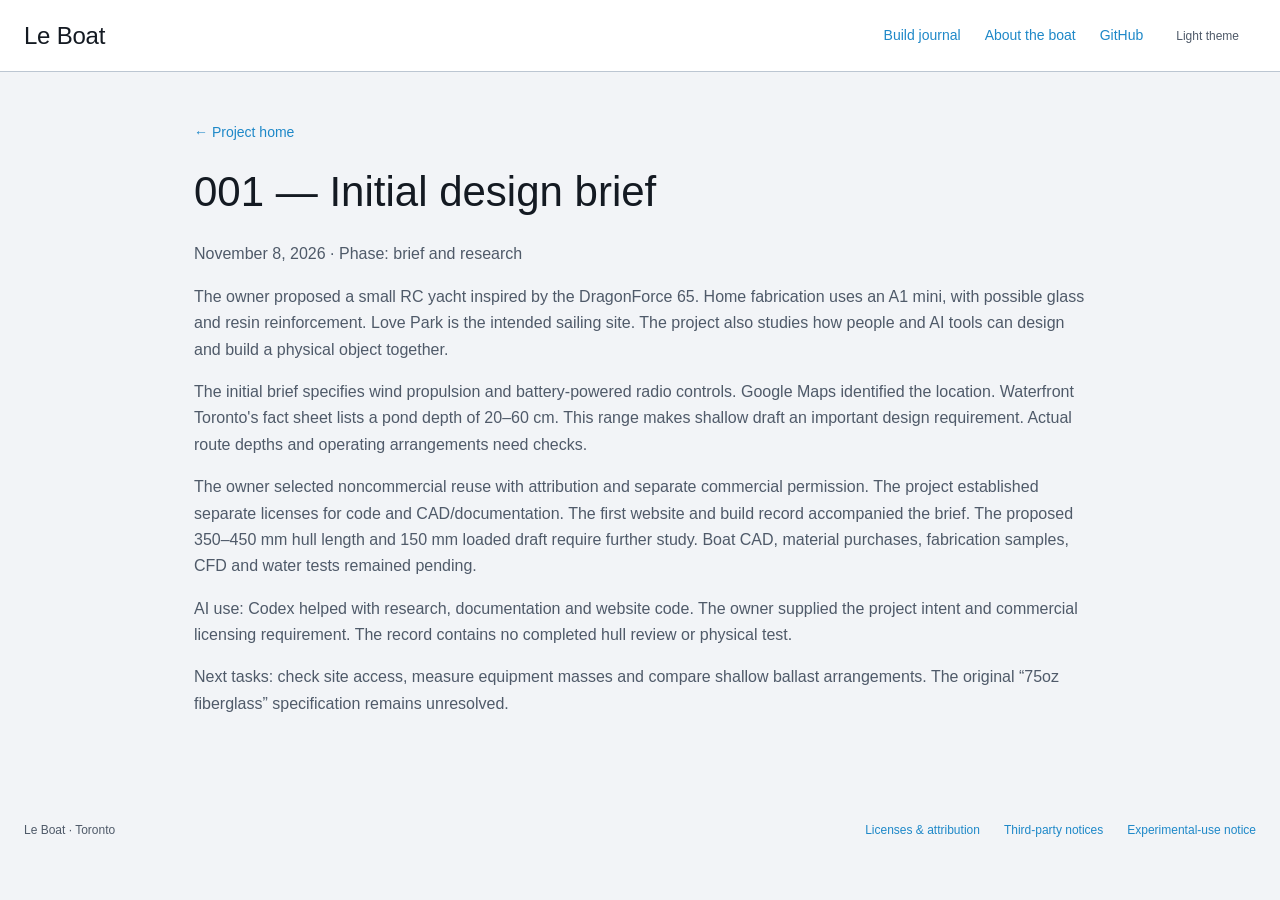
==== commit 5043dc9e: "Focus site on the collaborative boat build journal" ====
--- a/docs/reference/2026-11-08-project-foundation.html
+++ b/docs/reference/2026-11-08-project-foundation.html
@@ -4,7 +4,7 @@
 <title>001 — Initial design brief · Le Boat</title><meta name="description" content="001 — Initial design brief — the experimental Le Boat design and build record.">
 <link rel="stylesheet" href="../assets/monad/monad.css"><link rel="stylesheet" href="../assets/style.css"></head><body>
 <a class="skip" href="#content">Skip to content</a>
-<header class="monad-header site-header"><a class="monad-header__name" href="../index.html">Le Boat</a><nav aria-label="Main"><a href="../index.html#tools">Tools</a><a href="../index.html#journal">Build journal</a><a href="design-brief.html">Design brief</a><a href="https://github.com/range-et/le-boat">GitHub</a></nav><button class="atomos-btn atomos-btn--ghost atomos-btn--sm" type="button" data-mn-theme-toggle aria-label="Light theme" aria-pressed="false">Light theme</button></header>
+<header class="monad-header site-header"><a class="monad-header__name" href="../index.html">Le Boat</a><nav aria-label="Main"><a href="../index.html#journal">Build journal</a><a href="design-brief.html">About the boat</a><a href="https://github.com/range-et/le-boat">GitHub</a></nav><button class="atomos-btn atomos-btn--ghost atomos-btn--sm" type="button" data-mn-theme-toggle aria-label="Light theme" aria-pressed="false">Light theme</button></header>
 <main id="content" class="document"><a class="back" href="../index.html">← Project home</a><h1>001 — Initial design brief</h1>
 <p>November 8, 2026 · Phase: brief and research</p>
 <p>The owner proposed a small RC yacht inspired by the DragonForce 65.
--- a/docs/assets/style.css
+++ b/docs/assets/style.css
@@ -11,7 +11,7 @@
 p + a, ul + a { display: inline-block; margin-top: var(--space-2); }
 ul, ol { padding-left: var(--space-3); color: var(--strata-text-secondary); }
 li + li { margin-top: var(--space-1); }
-.overview { display: grid; grid-template-columns: 1.25fr 1fr; gap: var(--space-6); align-items: start; }
+.overview > div { max-width: 820px; }
 .overview h1 { max-width: 620px; margin: var(--space-2) 0 var(--space-3); }
 .section-label { font-size: var(--type-sm); }
 .intro { font-size: var(--type-md); }
@@ -20,9 +20,6 @@
 .status-list > div { display: grid; grid-template-columns: 160px 1fr; gap: var(--space-2); border-top: 1px solid var(--strata-border-subtle); padding-block: var(--space-2); }
 .status-list dt { color: var(--strata-text-secondary); }
 .status-list dd { margin: 0; }
-.boat-figure { margin: 0; align-self: center; }
-.boat-figure svg { width: 100%; display: block; }
-.boat-figure figcaption { font-size: var(--type-xs); color: var(--strata-text-secondary); margin-top: var(--space-1); }
 .tool-grid { display: grid; grid-template-columns: repeat(3, 1fr); gap: var(--space-4); margin-block: var(--space-4); }
 .tool-grid h3 { margin-bottom: var(--space-2); font-size: var(--type-xl); }
 .two-columns { display: grid; grid-template-columns: 1fr 1fr; gap: var(--space-8); }
@@ -51,8 +48,6 @@
 .document th { background: var(--strata-layer-02); font-weight: 500; }
 .document pre { margin-block: var(--space-3); }
 @media (max-width: 800px) {
-  .overview { grid-template-columns: 1fr; }
-  .boat-figure { width: min(100%, 420px); justify-self: start; }
   .two-columns { gap: var(--space-4); }
   .tool-grid { gap: var(--space-3); }
   .site-header nav { gap: var(--space-2); }
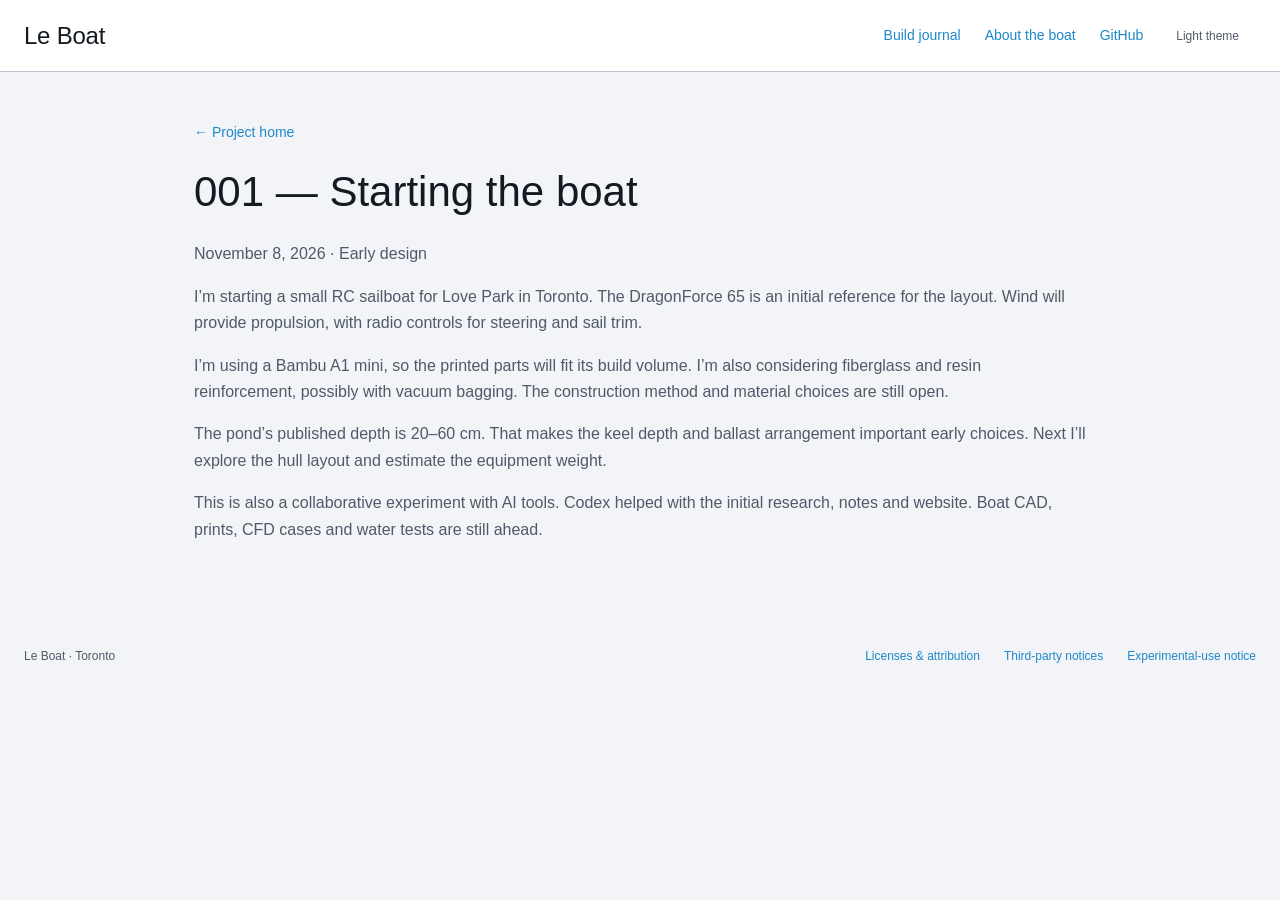
==== commit 07e6e5e5: "Write initial journal entries as build notes" ====
--- a/docs/reference/2026-11-08-project-foundation.html
+++ b/docs/reference/2026-11-08-project-foundation.html
@@ -1,31 +1,24 @@
 <!doctype html>
 <!-- Required Notice: Copyright 2026 range-et and contributors. Le Boat — https://github.com/range-et/le-boat. Software licensed under PolyForm Noncommercial 1.0.0. -->
 <html lang="en"><head><meta charset="utf-8"><meta name="viewport" content="width=device-width,initial-scale=1">
-<title>001 — Initial design brief · Le Boat</title><meta name="description" content="001 — Initial design brief — the experimental Le Boat design and build record.">
+<title>001 — Starting the boat · Le Boat</title><meta name="description" content="001 — Starting the boat — the experimental Le Boat design and build record.">
 <link rel="stylesheet" href="../assets/monad/monad.css"><link rel="stylesheet" href="../assets/style.css"></head><body>
 <a class="skip" href="#content">Skip to content</a>
 <header class="monad-header site-header"><a class="monad-header__name" href="../index.html">Le Boat</a><nav aria-label="Main"><a href="../index.html#journal">Build journal</a><a href="design-brief.html">About the boat</a><a href="https://github.com/range-et/le-boat">GitHub</a></nav><button class="atomos-btn atomos-btn--ghost atomos-btn--sm" type="button" data-mn-theme-toggle aria-label="Light theme" aria-pressed="false">Light theme</button></header>
-<main id="content" class="document"><a class="back" href="../index.html">← Project home</a><h1>001 — Initial design brief</h1>
-<p>November 8, 2026 · Phase: brief and research</p>
-<p>The owner proposed a small RC yacht inspired by the DragonForce 65.
-Home fabrication uses an A1 mini, with possible glass and resin reinforcement.
-Love Park is the intended sailing site.
-The project also studies how people and AI tools can design and build a physical object together.</p>
-<p>The initial brief specifies wind propulsion and battery-powered radio controls.
-Google Maps identified the location.
-Waterfront Toronto's fact sheet lists a pond depth of 20–60 cm.
-This range makes shallow draft an important design requirement.
-Actual route depths and operating arrangements need checks.</p>
-<p>The owner selected noncommercial reuse with attribution and separate commercial permission.
-The project established separate licenses for code and CAD/documentation.
-The first website and build record accompanied the brief.
-The proposed 350–450 mm hull length and 150 mm loaded draft require further study.
-Boat CAD, material purchases, fabrication samples, CFD and water tests remained pending.</p>
-<p>AI use: Codex helped with research, documentation and website code.
-The owner supplied the project intent and commercial licensing requirement.
-The record contains no completed hull review or physical test.</p>
-<p>Next tasks: check site access, measure equipment masses and compare shallow ballast arrangements.
-The original “75oz fiberglass” specification remains unresolved.</p></main>
+<main id="content" class="document"><a class="back" href="../index.html">← Project home</a><h1>001 — Starting the boat</h1>
+<p>November 8, 2026 · Early design</p>
+<p>I’m starting a small RC sailboat for Love Park in Toronto.
+The DragonForce 65 is an initial reference for the layout.
+Wind will provide propulsion, with radio controls for steering and sail trim.</p>
+<p>I’m using a Bambu A1 mini, so the printed parts will fit its build volume.
+I’m also considering fiberglass and resin reinforcement, possibly with vacuum bagging.
+The construction method and material choices are still open.</p>
+<p>The pond’s published depth is 20–60 cm.
+That makes the keel depth and ballast arrangement important early choices.
+Next I’ll explore the hull layout and estimate the equipment weight.</p>
+<p>This is also a collaborative experiment with AI tools.
+Codex helped with the initial research, notes and website.
+Boat CAD, prints, CFD cases and water tests are still ahead.</p></main>
 <footer><span>Le Boat · Toronto</span><a href="LICENSE.html">Licenses & attribution</a><a href="THIRD_PARTY_NOTICES.html">Third-party notices</a><a href="DISCLAIMER.html">Experimental-use notice</a></footer>
 <script src="../assets/monad/monad.js"></script>
 </body></html>
